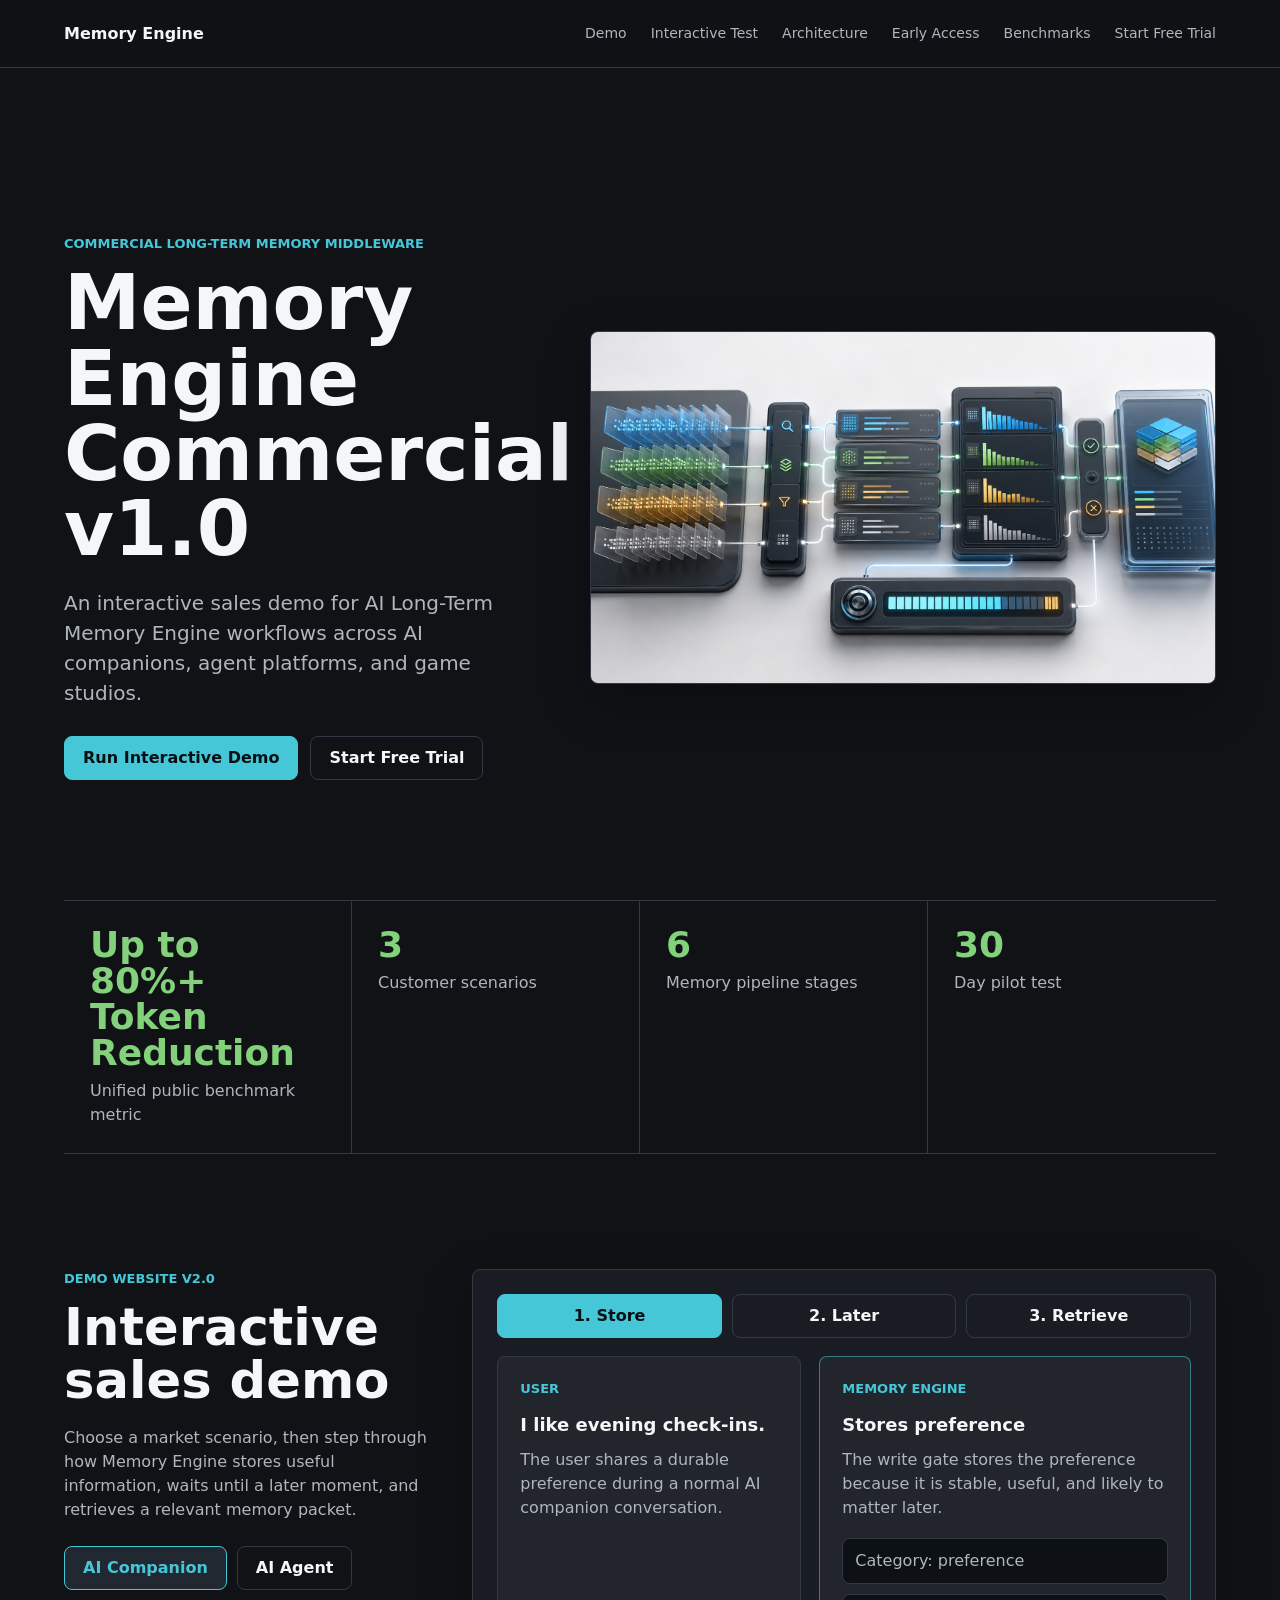
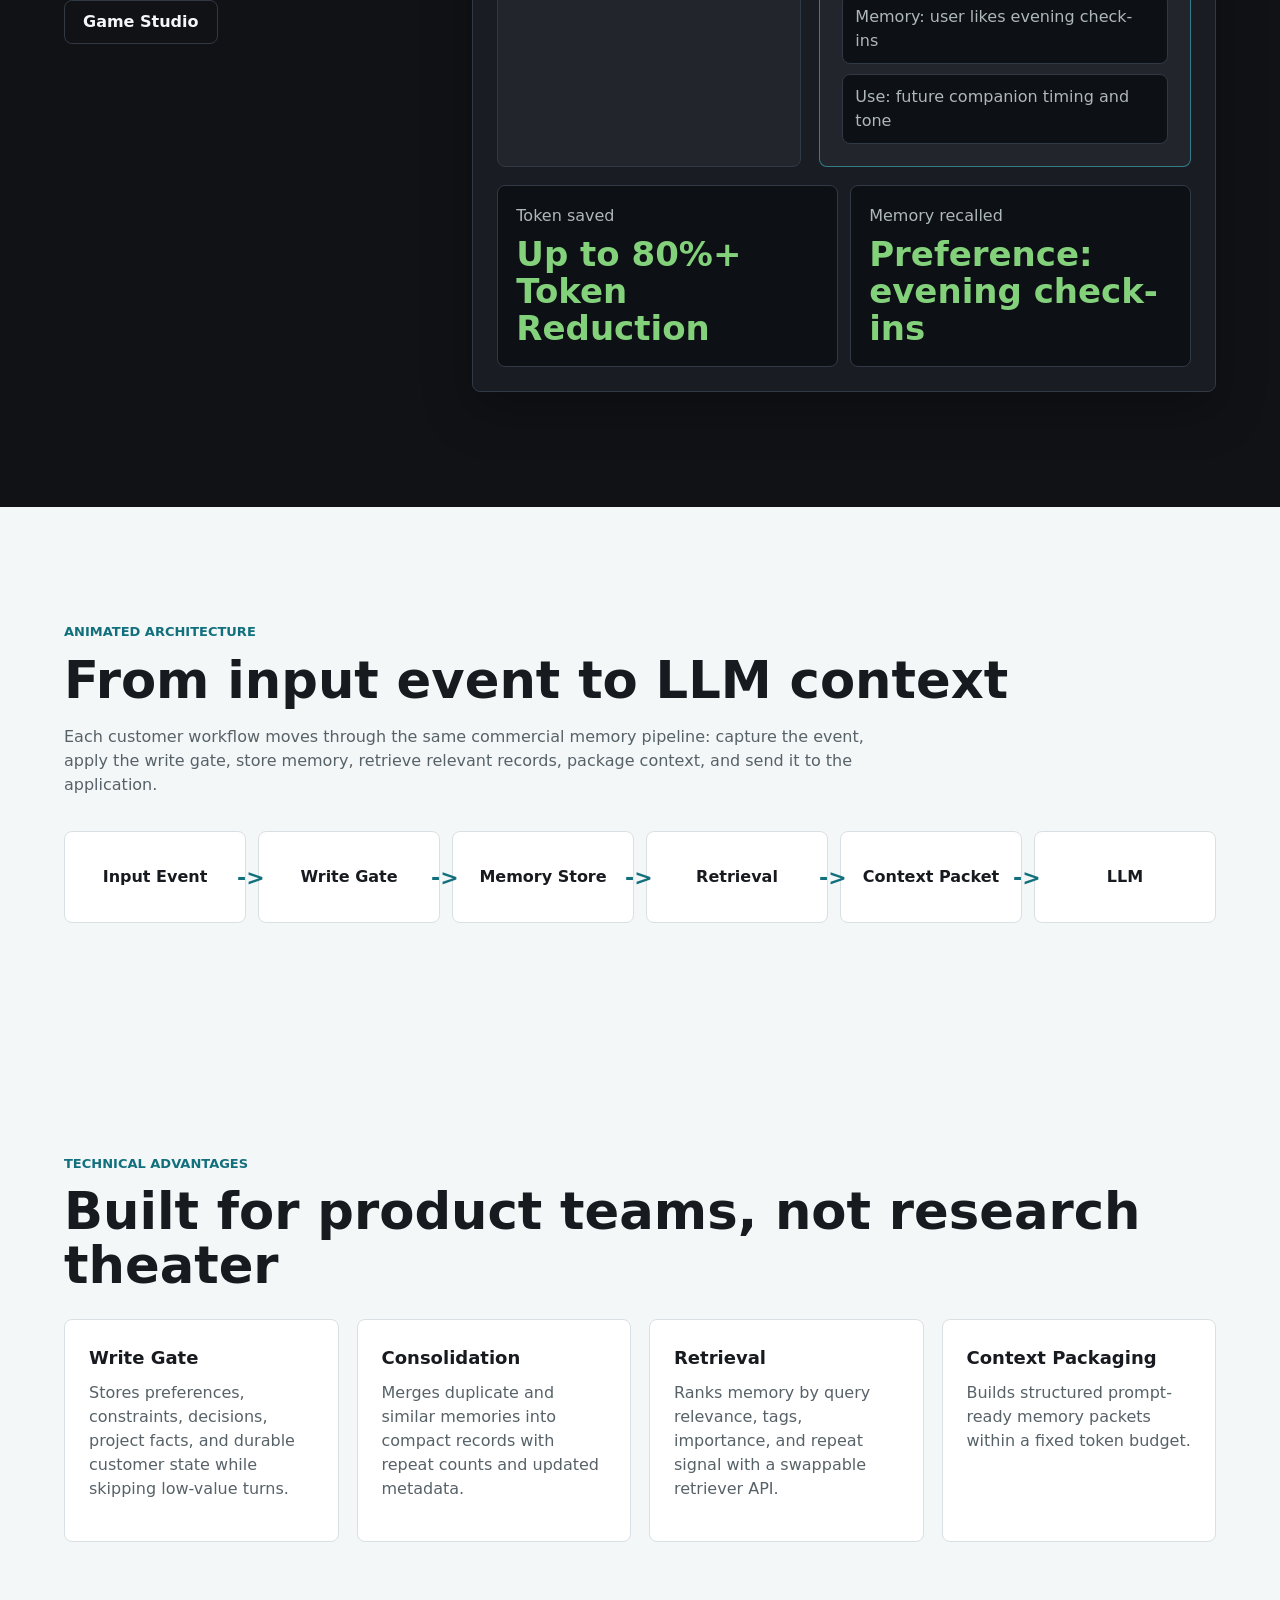
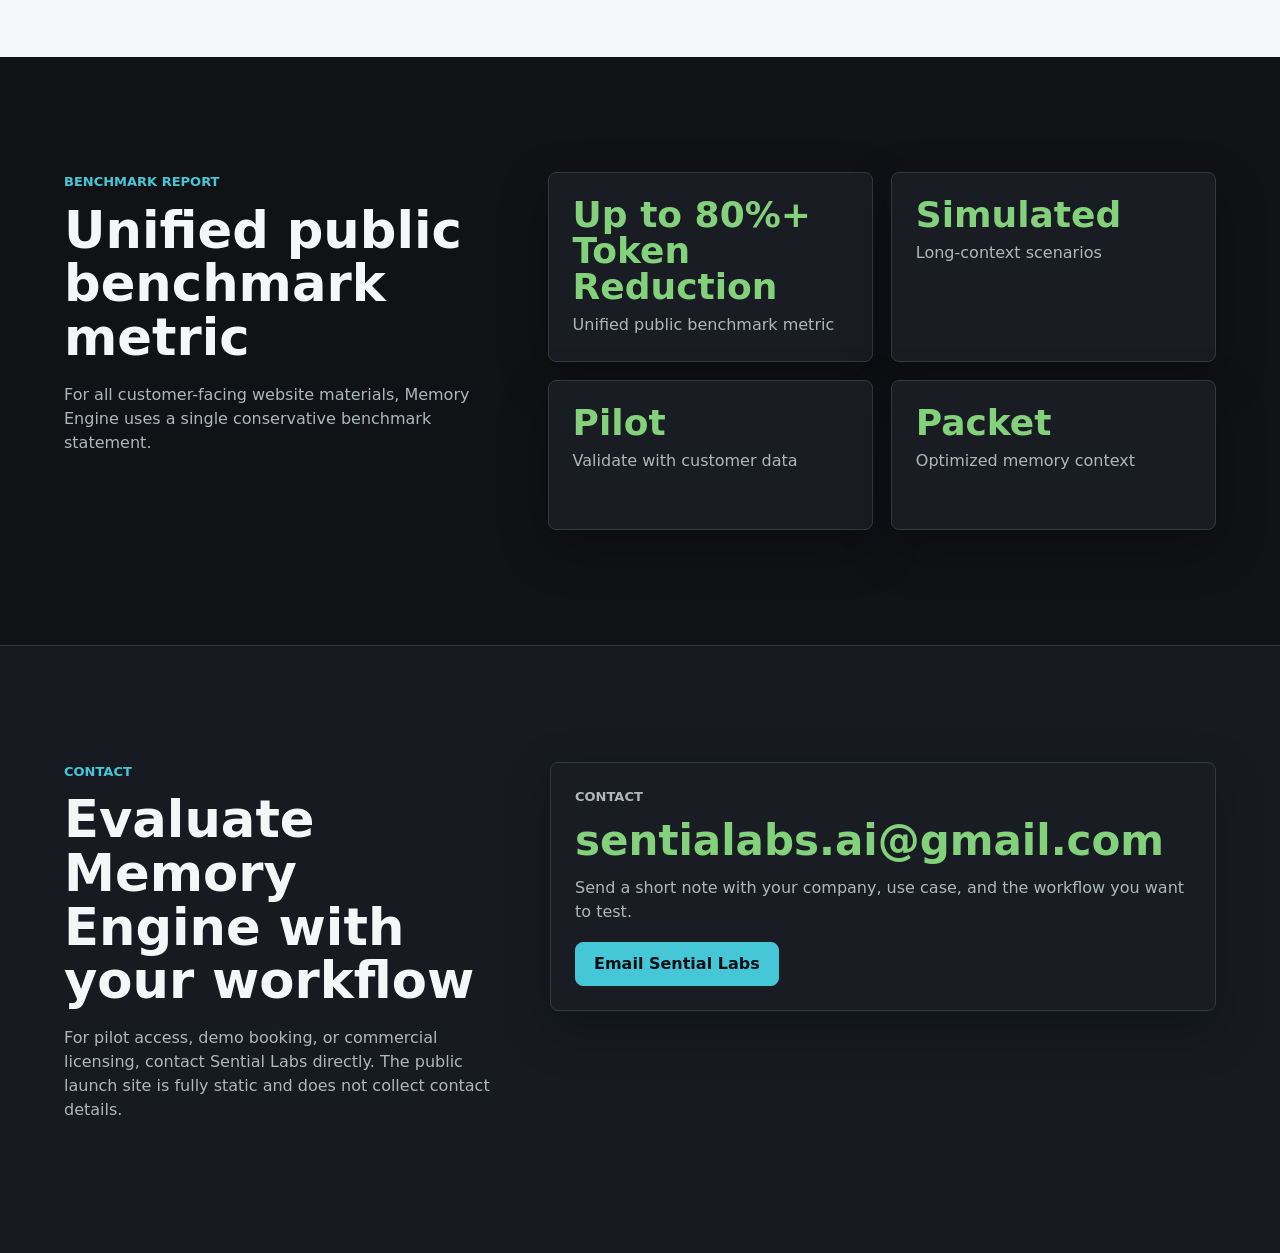
==== index.html @ dd56bc12 "Initial website upload" ====
﻿<!doctype html>
<html lang="en">
  <head><meta charset="utf-8"><meta name="viewport" content="width=device-width, initial-scale=1"><title>Memory Engine Commercial v1.0</title><link rel="stylesheet" href="styles.css"></head>
  <body>
    <header class="topbar"><a class="brand" href="#top">Memory Engine</a><nav aria-label="Primary"><a href="#demo">Demo</a><a href="interactive-demo.html">Interactive Test</a><a href="#architecture">Architecture</a><a href="early-access.html">Early Access</a><a href="#benchmarks">Benchmarks</a><a href="#pilot">Start Free Trial</a></nav></header>
    <main id="top">
      <section class="hero"><div class="hero-copy"><p class="eyebrow">Commercial long-term memory middleware</p><h1>Memory Engine Commercial v1.0</h1><p class="lede">An interactive sales demo for AI Long-Term Memory Engine workflows across AI companions, agent platforms, and game studios.</p><div class="hero-actions"><a class="button primary" href="interactive-demo.html">Run Interactive Demo</a><a class="button secondary" href="#pilot">Start Free Trial</a></div></div><img class="hero-image" src="assets/memory-engine-hero.png" alt="Abstract enterprise data flow for AI memory middleware"></section>
      <section class="metrics" aria-label="Benchmark highlights"><div><span>Up to 80%+ Token Reduction</span><p>Unified public benchmark metric</p></div><div><span>3</span><p>Customer scenarios</p></div><div><span>6</span><p>Memory pipeline stages</p></div><div><span>30</span><p>Day pilot test</p></div></section>
      <section class="section workflow-section" id="demo"><div><p class="eyebrow">Demo Website v2.0</p><h2>Interactive sales demo</h2><p>Choose a market scenario, then step through how Memory Engine stores useful information, waits until a later moment, and retrieves a relevant memory packet.</p><div class="controls" role="tablist" aria-label="Demo scenario"><button class="tab active" data-scenario="companion" type="button">AI Companion</button><button class="tab" data-scenario="agent" type="button">AI Agent</button><button class="tab" data-scenario="game" type="button">Game Studio</button></div></div><div class="workflow-shell" aria-live="polite"><div class="workflow-actions" role="group" aria-label="Workflow steps"><button class="step-button active" data-step="store" type="button">1. Store</button><button class="step-button" data-step="later" type="button">2. Later</button><button class="step-button" data-step="retrieve" type="button">3. Retrieve</button></div><div class="workflow-grid"><article class="workflow-card user-card"><p class="eyebrow" id="workflow-user-label">User</p><h3 id="workflow-input-title">I like evening check-ins.</h3><p id="workflow-input-copy">The user shares a durable preference that should be available in future sessions.</p></article><article class="workflow-card engine-card"><p class="eyebrow">Memory Engine</p><h3 id="workflow-engine-title">Stores preference</h3><p id="workflow-engine-copy">The write gate stores the preference as a durable memory record.</p><ul id="workflow-memory-list"></ul></article></div><div class="workflow-results"><div><span>Token saved</span><strong id="workflow-token-saved">Up to 80%+ Token Reduction</strong></div><div><span>Memory recalled</span><strong id="workflow-memory-recalled">Preference: evening check-ins</strong></div></div></div></section>
      <section class="section architecture-showcase" id="architecture"><div><p class="eyebrow">Animated architecture</p><h2>From input event to LLM context</h2><p>Each customer workflow moves through the same commercial memory pipeline: capture the event, apply the write gate, store memory, retrieve relevant records, package context, and send it to the application.</p></div><div class="architecture-flow" aria-label="Memory Engine architecture flow"><div class="arch-node active">Input Event</div><div class="arch-link"></div><div class="arch-node">Write Gate</div><div class="arch-link"></div><div class="arch-node">Memory Store</div><div class="arch-link"></div><div class="arch-node">Retrieval</div><div class="arch-link"></div><div class="arch-node">Context Packet</div><div class="arch-link"></div><div class="arch-node">LLM</div></div></section>
      <section class="section advantages"><p class="eyebrow">Technical advantages</p><h2>Built for product teams, not research theater</h2><div class="advantage-grid"><article><h3>Write Gate</h3><p>Stores preferences, constraints, decisions, project facts, and durable customer state while skipping low-value turns.</p></article><article><h3>Consolidation</h3><p>Merges duplicate and similar memories into compact records with repeat counts and updated metadata.</p></article><article><h3>Retrieval</h3><p>Ranks memory by query relevance, tags, importance, and repeat signal with a swappable retriever API.</p></article><article><h3>Context Packaging</h3><p>Builds structured prompt-ready memory packets within a fixed token budget.</p></article></div></section>
      <section class="section benchmarks" id="benchmarks"><div><p class="eyebrow">Benchmark report</p><h2>Unified public benchmark metric</h2><p>For all customer-facing website materials, Memory Engine uses a single conservative benchmark statement.</p></div><div class="report-grid"><article><span>Up to 80%+ Token Reduction</span><p>Unified public benchmark metric</p></article><article><span>Simulated</span><p>Long-context scenarios</p></article><article><span>Pilot</span><p>Validate with customer data</p></article><article><span>Packet</span><p>Optimized memory context</p></article></div></section>
      <section class="section contact" id="pilot"><div><p class="eyebrow">Contact</p><h2>Evaluate Memory Engine with your workflow</h2><p>For pilot access, demo booking, or commercial licensing, contact Sential Labs directly. The public launch site is fully static and does not collect contact details.</p></div><div class="contact-card"><span>Contact</span><strong>sentialabs.ai@gmail.com</strong><p>Send a short note with your company, use case, and the workflow you want to test.</p><a class="button primary" href="mailto:sentialabs.ai@gmail.com?subject=Memory%20Engine%20Pilot%20Access">Email Sential Labs</a></div></section>
    </main><script src="app.js"></script>
  </body>
</html>
---- styles.css ----
:root {
  color-scheme: dark;
  --bg: #101216;
  --surface: #191d23;
  --surface-2: #222832;
  --text: #f4f7f8;
  --muted: #aeb7bc;
  --line: #313945;
  --cyan: #46c7d8;
  --green: #83d17b;
  --amber: #d8a84a;
  --danger: #d16e5e;
  --shadow: 0 18px 50px rgba(0, 0, 0, 0.28);
}

* {
  box-sizing: border-box;
}

html {
  scroll-behavior: smooth;
}

body {
  margin: 0;
  background: var(--bg);
  color: var(--text);
  font-family: Inter, ui-sans-serif, system-ui, -apple-system, BlinkMacSystemFont, "Segoe UI", sans-serif;
  line-height: 1.5;
}

a {
  color: inherit;
  text-decoration: none;
}

.topbar {
  align-items: center;
  background: rgba(16, 18, 22, 0.9);
  border-bottom: 1px solid var(--line);
  display: flex;
  height: 68px;
  justify-content: space-between;
  padding: 0 clamp(20px, 5vw, 64px);
  position: sticky;
  top: 0;
  z-index: 10;
  backdrop-filter: blur(18px);
}

.brand {
  font-weight: 760;
}

nav {
  display: flex;
  flex-wrap: wrap;
  gap: 24px;
  justify-content: flex-end;
}

nav a {
  color: var(--muted);
  font-size: 14px;
}

.hero {
  display: grid;
  grid-template-columns: minmax(0, 0.85fr) minmax(360px, 1.15fr);
  gap: clamp(28px, 5vw, 72px);
  min-height: calc(100vh - 68px);
  padding: clamp(48px, 8vw, 104px) clamp(20px, 5vw, 64px) 56px;
  align-items: center;
}

.hero-copy {
  max-width: 650px;
}

.eyebrow {
  color: var(--cyan);
  font-size: 13px;
  font-weight: 760;
  letter-spacing: 0;
  margin: 0 0 12px;
  text-transform: uppercase;
}

h1,
h2,
h3,
p {
  margin-top: 0;
}

h1 {
  font-size: clamp(46px, 6vw, 84px);
  line-height: 0.98;
  margin-bottom: 22px;
}

h2 {
  font-size: clamp(30px, 4vw, 52px);
  line-height: 1.05;
  margin-bottom: 18px;
}

h3 {
  font-size: 18px;
  margin-bottom: 10px;
}

.lede {
  color: var(--muted);
  font-size: 20px;
  max-width: 620px;
}

.hero-actions {
  display: flex;
  flex-wrap: wrap;
  gap: 12px;
  margin-top: 28px;
}

.button,
form button,
.tab,
.step-button {
  align-items: center;
  border-radius: 8px;
  border: 1px solid var(--line);
  cursor: pointer;
  display: inline-flex;
  font: inherit;
  font-weight: 720;
  min-height: 44px;
  padding: 0 18px;
}

.primary,
form button {
  background: var(--cyan);
  border-color: var(--cyan);
  color: #061014;
}

.secondary,
.tab,
.step-button {
  background: transparent;
  color: var(--text);
}

.hero-image {
  border: 1px solid var(--line);
  border-radius: 8px;
  box-shadow: var(--shadow);
  display: block;
  height: auto;
  width: 100%;
}

.metrics {
  border-bottom: 1px solid var(--line);
  border-top: 1px solid var(--line);
  display: grid;
  grid-template-columns: repeat(4, 1fr);
  margin: 0 clamp(20px, 5vw, 64px);
}

.metrics div {
  border-right: 1px solid var(--line);
  padding: 26px;
}

.metrics div:last-child {
  border-right: 0;
}

.metrics span,
.report-grid span {
  color: var(--green);
  display: block;
  font-size: clamp(22px, 3vw, 36px);
  font-weight: 800;
  line-height: 1;
  overflow-wrap: anywhere;
}

.metrics p,
.report-grid p,
.bar-row span {
  color: var(--muted);
  margin: 8px 0 0;
}

.section {
  padding: clamp(64px, 9vw, 116px) clamp(20px, 5vw, 64px);
}

.split {
  display: grid;
  gap: 42px;
  grid-template-columns: minmax(280px, 0.7fr) minmax(0, 1.3fr);
}

.split > div:first-child p:not(.eyebrow),
.workflow-section > div:first-child p:not(.eyebrow),
.benchmarks > div:first-child p:not(.eyebrow),
.contact > div:first-child p:not(.eyebrow) {
  color: var(--muted);
  max-width: 640px;
}

.controls {
  display: flex;
  flex-wrap: wrap;
  gap: 10px;
  margin-top: 24px;
}

.tab.active {
  background: var(--surface-2);
  border-color: var(--cyan);
  color: var(--cyan);
}

.workflow-section {
  display: grid;
  gap: 42px;
  grid-template-columns: minmax(280px, 0.66fr) minmax(0, 1.34fr);
}

.workflow-shell {
  background: var(--surface);
  border: 1px solid var(--line);
  border-radius: 8px;
  box-shadow: var(--shadow);
  display: grid;
  gap: 18px;
  padding: 24px;
}

.workflow-actions {
  display: grid;
  gap: 10px;
  grid-template-columns: repeat(3, 1fr);
}

.step-button {
  justify-content: center;
  min-width: 0;
}

.step-button.active {
  background: var(--cyan);
  border-color: var(--cyan);
  color: #061014;
}

.workflow-grid {
  display: grid;
  gap: 18px;
  grid-template-columns: minmax(0, 0.9fr) minmax(0, 1.1fr);
}

.workflow-card {
  background: rgba(255, 255, 255, 0.04);
  border: 1px solid var(--line);
  border-radius: 8px;
  min-height: 260px;
  padding: 22px;
}

.workflow-card p:not(.eyebrow) {
  color: var(--muted);
}

.engine-card {
  border-color: rgba(70, 199, 216, 0.55);
}

.workflow-card ul {
  display: grid;
  gap: 10px;
  list-style: none;
  margin: 18px 0 0;
  padding: 0;
}

.workflow-card li {
  background: #0d1014;
  border: 1px solid var(--line);
  border-radius: 8px;
  color: var(--muted);
  padding: 10px 12px;
}

.workflow-results {
  display: grid;
  gap: 12px;
  grid-template-columns: repeat(2, minmax(0, 1fr));
}

.workflow-results div {
  background: #0d1014;
  border: 1px solid var(--line);
  border-radius: 8px;
  min-height: 96px;
  padding: 18px;
}

.workflow-results span {
  color: var(--muted);
  display: block;
  margin-bottom: 8px;
}

.workflow-results strong {
  color: var(--green);
  display: block;
  font-size: clamp(21px, 3vw, 34px);
  line-height: 1.1;
}

.architecture-showcase {
  background: #f4f7f8;
  color: #171a1f;
}

.architecture-showcase .eyebrow {
  color: #12707d;
}

.architecture-showcase p:not(.eyebrow) {
  color: #576268;
  max-width: 820px;
}

.architecture-flow {
  align-items: center;
  display: grid;
  gap: 12px;
  grid-template-columns: repeat(6, minmax(120px, 1fr));
  margin-top: 34px;
  overflow: hidden;
}

.arch-node {
  align-items: center;
  background: #ffffff;
  border: 1px solid #d9e0e3;
  border-radius: 8px;
  color: #171a1f;
  display: flex;
  font-weight: 760;
  justify-content: center;
  min-height: 92px;
  padding: 16px;
  position: relative;
}

.arch-node::after {
  animation: nodePulse 3.6s ease-in-out infinite;
  border: 2px solid rgba(18, 112, 125, 0.45);
  border-radius: 8px;
  content: "";
  inset: -1px;
  opacity: 0;
  position: absolute;
}

.arch-node:nth-of-type(3)::after {
  animation-delay: 0.6s;
}

.arch-node:nth-of-type(5)::after {
  animation-delay: 1.2s;
}

.arch-node:nth-of-type(7)::after {
  animation-delay: 1.8s;
}

.arch-node:nth-of-type(9)::after {
  animation-delay: 2.4s;
}

.arch-node:nth-of-type(11)::after {
  animation-delay: 3s;
}

.arch-link {
  display: none;
}

.architecture-flow {
  counter-reset: arch;
}

.arch-node + .arch-link + .arch-node::before {
  color: #12707d;
  content: "->";
  font-size: 22px;
  font-weight: 800;
  left: -22px;
  position: absolute;
}

@keyframes nodePulse {
  0%,
  68%,
  100% {
    opacity: 0;
    transform: scale(1);
  }
  18% {
    opacity: 1;
    transform: scale(1.04);
  }
}

.comparison {
  display: grid;
  gap: 18px;
  grid-template-columns: repeat(2, minmax(0, 1fr));
}

.panel,
.advantage-grid article,
.report-grid article {
  background: var(--surface);
  border: 1px solid var(--line);
  border-radius: 8px;
  box-shadow: var(--shadow);
}

.panel {
  min-height: 440px;
  padding: 24px;
}

.panel p {
  color: var(--muted);
}

.panel ul {
  display: grid;
  gap: 12px;
  list-style: none;
  margin: 22px 0 0;
  padding: 0;
}

.panel li {
  background: rgba(255, 255, 255, 0.04);
  border: 1px solid var(--line);
  border-radius: 8px;
  color: var(--muted);
  padding: 12px;
}

.bar-row {
  align-items: center;
  display: flex;
  justify-content: space-between;
  gap: 12px;
  margin-top: 24px;
}

.meter {
  background: #0b0d10;
  border-radius: 999px;
  height: 12px;
  margin-top: 10px;
  overflow: hidden;
}

.meter span {
  display: block;
  height: 100%;
  transition: width 220ms ease;
}

.standard .meter span {
  background: var(--danger);
}

.engine .meter span {
  background: var(--green);
}

.advantages {
  background: #f4f7f8;
  color: #171a1f;
}

.advantages .eyebrow {
  color: #12707d;
}

.advantage-grid {
  display: grid;
  gap: 18px;
  grid-template-columns: repeat(4, minmax(0, 1fr));
  margin-top: 26px;
}

.advantage-grid article {
  background: #ffffff;
  border-color: #d9e0e3;
  box-shadow: none;
  padding: 24px;
}

.advantage-grid p {
  color: #576268;
}

.benchmarks {
  display: grid;
  gap: 38px;
  grid-template-columns: minmax(280px, 0.8fr) minmax(0, 1.2fr);
}

.report-grid {
  display: grid;
  gap: 18px;
  grid-template-columns: repeat(2, minmax(0, 1fr));
}

.report-grid article {
  min-height: 150px;
  padding: 24px;
}

.report-grid span {
  overflow-wrap: anywhere;
}

.contact {
  align-items: start;
  background: #171b21;
  border-top: 1px solid var(--line);
  display: grid;
  gap: 42px;
  grid-template-columns: minmax(280px, 0.8fr) minmax(0, 1.2fr);
}

.live-hero {
  align-items: end;
  display: grid;
  gap: 28px;
  grid-template-columns: minmax(0, 1fr) auto;
  padding: clamp(56px, 8vw, 96px) clamp(20px, 5vw, 64px) 32px;
}

.live-controls {
  display: flex;
  flex-wrap: wrap;
  gap: 10px;
  justify-content: flex-end;
}

.live-board {
  display: grid;
  gap: 18px;
  grid-template-columns: repeat(2, minmax(0, 1fr));
  padding: 0 clamp(20px, 5vw, 64px) clamp(56px, 8vw, 96px);
}

.live-column {
  background: var(--surface);
  border: 1px solid var(--line);
  border-radius: 8px;
  box-shadow: var(--shadow);
  display: grid;
  gap: 18px;
  min-height: 620px;
  padding: 28px;
}

.column-header {
  border-bottom: 1px solid var(--line);
  padding-bottom: 18px;
}

.live-stat {
  align-items: center;
  background: rgba(255, 255, 255, 0.04);
  border: 1px solid var(--line);
  border-radius: 8px;
  display: flex;
  justify-content: space-between;
  gap: 16px;
  min-height: 72px;
  padding: 16px;
}

.live-stat span {
  color: var(--muted);
}

.live-stat strong {
  color: var(--text);
  font-size: clamp(20px, 3vw, 34px);
  line-height: 1;
  text-align: right;
}

.live-meter {
  background: #0b0d10;
  border-radius: 999px;
  height: 16px;
  overflow: hidden;
}

.live-meter span {
  display: block;
  height: 100%;
  transition: width 220ms ease;
}

.live-column.standard .live-meter span {
  background: var(--danger);
}

.live-column.engine .live-meter span {
  background: var(--green);
}

.live-column ul {
  display: grid;
  gap: 12px;
  list-style: none;
  margin: 0;
  padding: 0;
}

.live-column li {
  border-left: 3px solid var(--line);
  color: var(--muted);
  padding: 4px 0 4px 12px;
}

.public-note {
  background: #f4f7f8;
  color: #171a1f;
}

.public-note .eyebrow {
  color: #12707d;
}

.public-note p:not(.eyebrow) {
  color: #576268;
  max-width: 860px;
}

.early-hero {
  align-items: center;
  display: grid;
  gap: clamp(28px, 5vw, 72px);
  grid-template-columns: minmax(0, 1fr) minmax(280px, 420px);
  min-height: calc(100vh - 68px);
  padding: clamp(56px, 8vw, 104px) clamp(20px, 5vw, 64px);
}

.pilot-card {
  background: var(--surface);
  border: 1px solid var(--line);
  border-radius: 8px;
  box-shadow: var(--shadow);
  padding: 28px;
}

.pilot-card span {
  color: var(--green);
  display: block;
  font-size: clamp(34px, 5vw, 58px);
  font-weight: 800;
  line-height: 1;
  margin-bottom: 14px;
}

.pilot-card strong {
  display: block;
  font-size: 22px;
  margin-bottom: 14px;
}

.pilot-card p {
  color: var(--muted);
  margin-bottom: 0;
}

.pilot-program {
  background: #f4f7f8;
  color: #171a1f;
}

.pilot-program .eyebrow {
  color: #12707d;
}

.pricing-section {
  background: #f4f7f8;
  color: #171a1f;
}

.pricing-section .eyebrow,
.founding-section .eyebrow {
  color: #12707d;
}

.pricing-grid {
  display: grid;
  gap: 18px;
  grid-template-columns: repeat(4, minmax(0, 1fr));
  margin-top: 26px;
}

.pricing-grid article,
.founding-list article {
  background: #ffffff;
  border: 1px solid #d9e0e3;
  border-radius: 8px;
  padding: 24px;
}

.pricing-grid strong {
  color: #2f8f5b;
  display: block;
  font-size: clamp(25px, 3vw, 40px);
  line-height: 1;
  margin-bottom: 14px;
  overflow-wrap: anywhere;
}

.pricing-grid p,
.founding-section p:not(.eyebrow) {
  color: #576268;
}

.founding-section {
  background: #ffffff;
  color: #171a1f;
  display: grid;
  gap: 36px;
  grid-template-columns: minmax(280px, 0.8fr) minmax(0, 1.2fr);
}

.founding-list {
  display: grid;
  gap: 14px;
  grid-template-columns: repeat(2, minmax(0, 1fr));
}

.founding-list article {
  color: #171a1f;
  font-weight: 760;
}

form {
  background: var(--surface);
  border: 1px solid var(--line);
  border-radius: 8px;
  display: grid;
  gap: 16px;
  padding: 24px;
}

.contact-card {
  background: var(--surface);
  border: 1px solid var(--line);
  border-radius: 8px;
  box-shadow: var(--shadow);
  display: grid;
  gap: 14px;
  padding: 24px;
}

.contact-card span {
  color: var(--muted);
  font-size: 13px;
  font-weight: 760;
  text-transform: uppercase;
}

.contact-card strong {
  color: var(--green);
  display: block;
  font-size: clamp(24px, 4vw, 42px);
  line-height: 1;
  overflow-wrap: anywhere;
}

.contact-card p {
  color: var(--muted);
  margin-bottom: 4px;
}

.contact-card .button {
  justify-content: center;
  width: fit-content;
}

.form-link {
  justify-content: center;
}

label {
  color: var(--muted);
  display: grid;
  gap: 8px;
  font-size: 14px;
}

.form-note {
  color: var(--muted);
  font-size: 14px;
  margin-bottom: 0;
}

input,
select,
textarea {
  background: #0d1014;
  border: 1px solid var(--line);
  border-radius: 8px;
  color: var(--text);
  font: inherit;
  min-height: 44px;
  padding: 10px 12px;
  width: 100%;
}

textarea {
  min-height: 112px;
  resize: vertical;
}

@media (max-width: 980px) {
  .hero,
  .split,
  .workflow-section,
  .benchmarks,
  .contact,
  .live-hero,
  .live-board,
  .early-hero {
    grid-template-columns: 1fr;
  }

  .hero {
    min-height: auto;
  }

  .metrics,
  .advantage-grid,
  .pricing-grid,
  .founding-section {
    grid-template-columns: repeat(2, 1fr);
  }

  .live-controls {
    justify-content: flex-start;
  }

  .architecture-flow,
  .workflow-grid,
  .workflow-results {
    grid-template-columns: 1fr;
  }

  .arch-node + .arch-link + .arch-node::before {
    content: "";
  }
}

@media (max-width: 640px) {
  .topbar {
    align-items: flex-start;
    flex-direction: column;
    height: auto;
    gap: 10px;
    padding-bottom: 14px;
    padding-top: 14px;
  }

  nav {
    gap: 14px;
  }

  .comparison,
  .metrics,
  .advantage-grid,
  .pricing-grid,
  .founding-section,
  .founding-list,
  .report-grid,
  .live-board,
  .workflow-actions {
    grid-template-columns: 1fr;
  }

  .live-stat {
    align-items: flex-start;
    flex-direction: column;
  }

  .live-stat strong {
    text-align: left;
  }

  .metrics div {
    border-bottom: 1px solid var(--line);
    border-right: 0;
  }

  .metrics div:last-child {
    border-bottom: 0;
  }
}
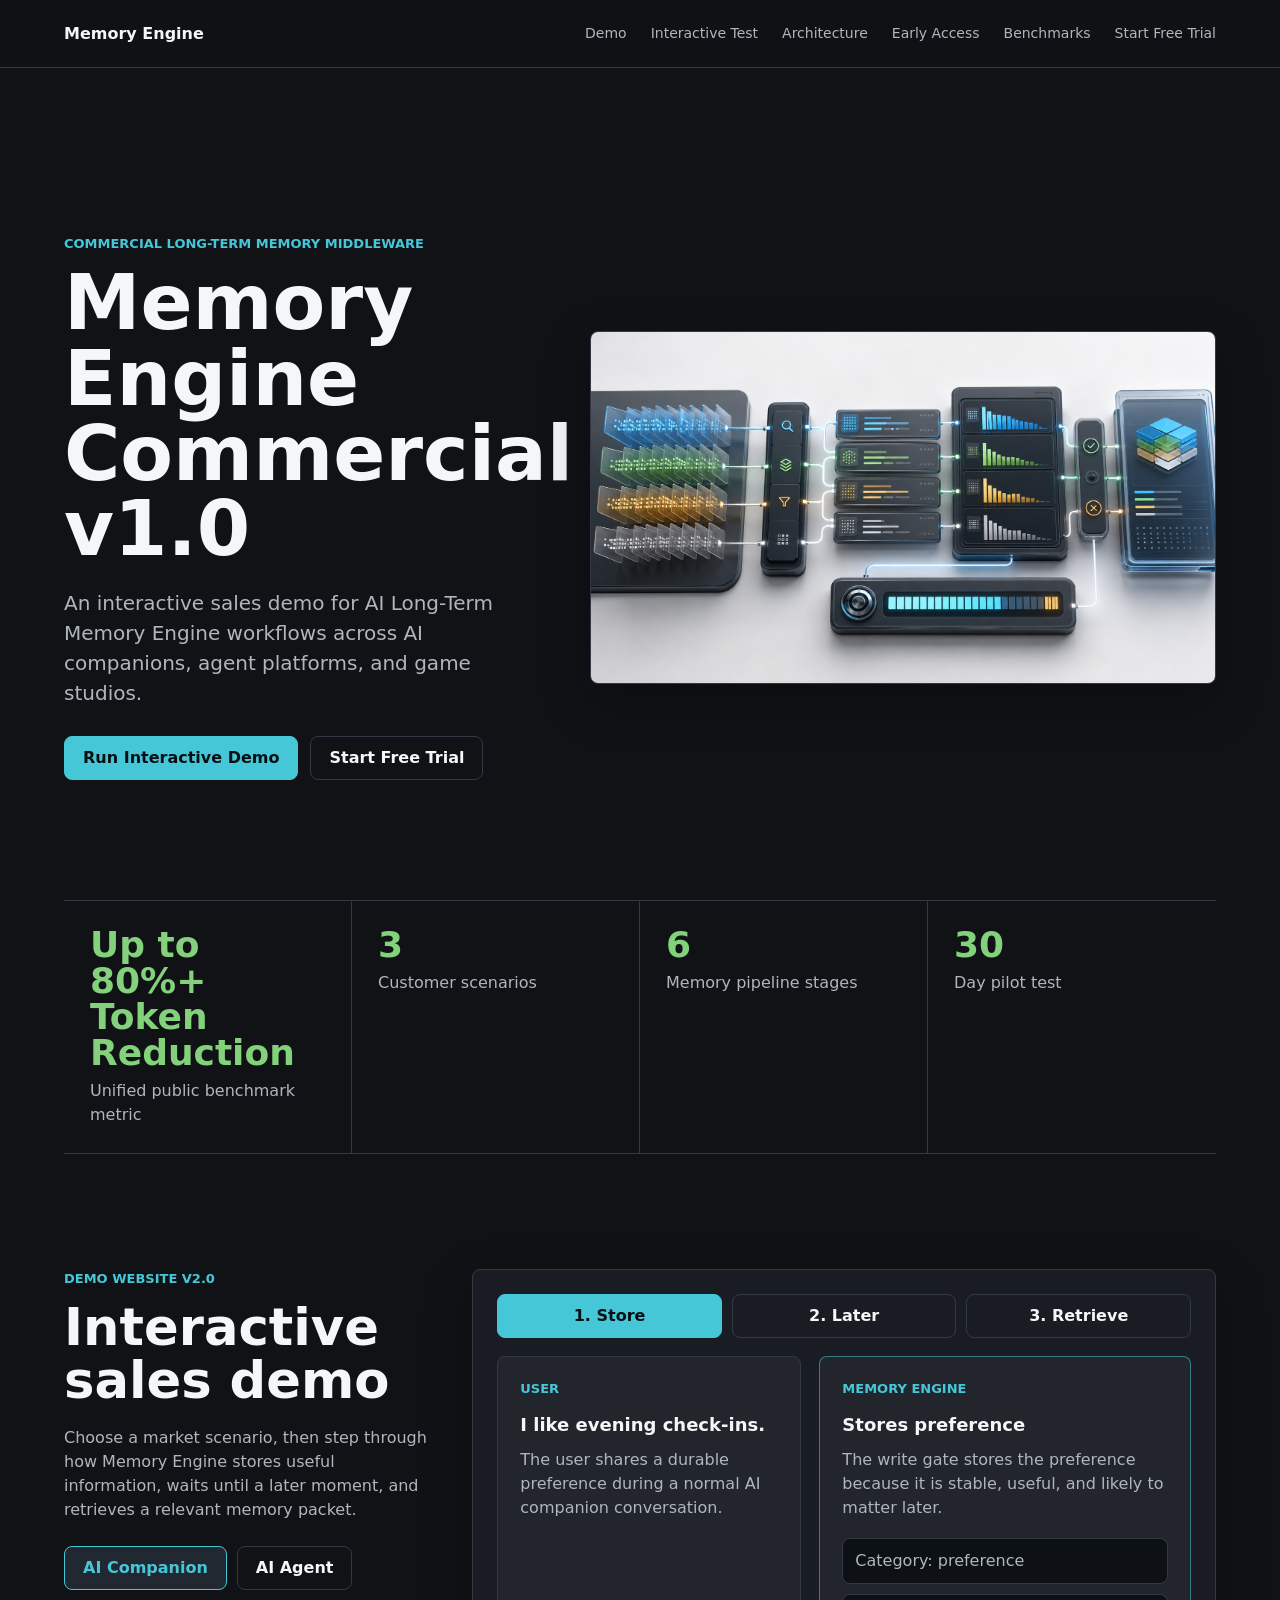
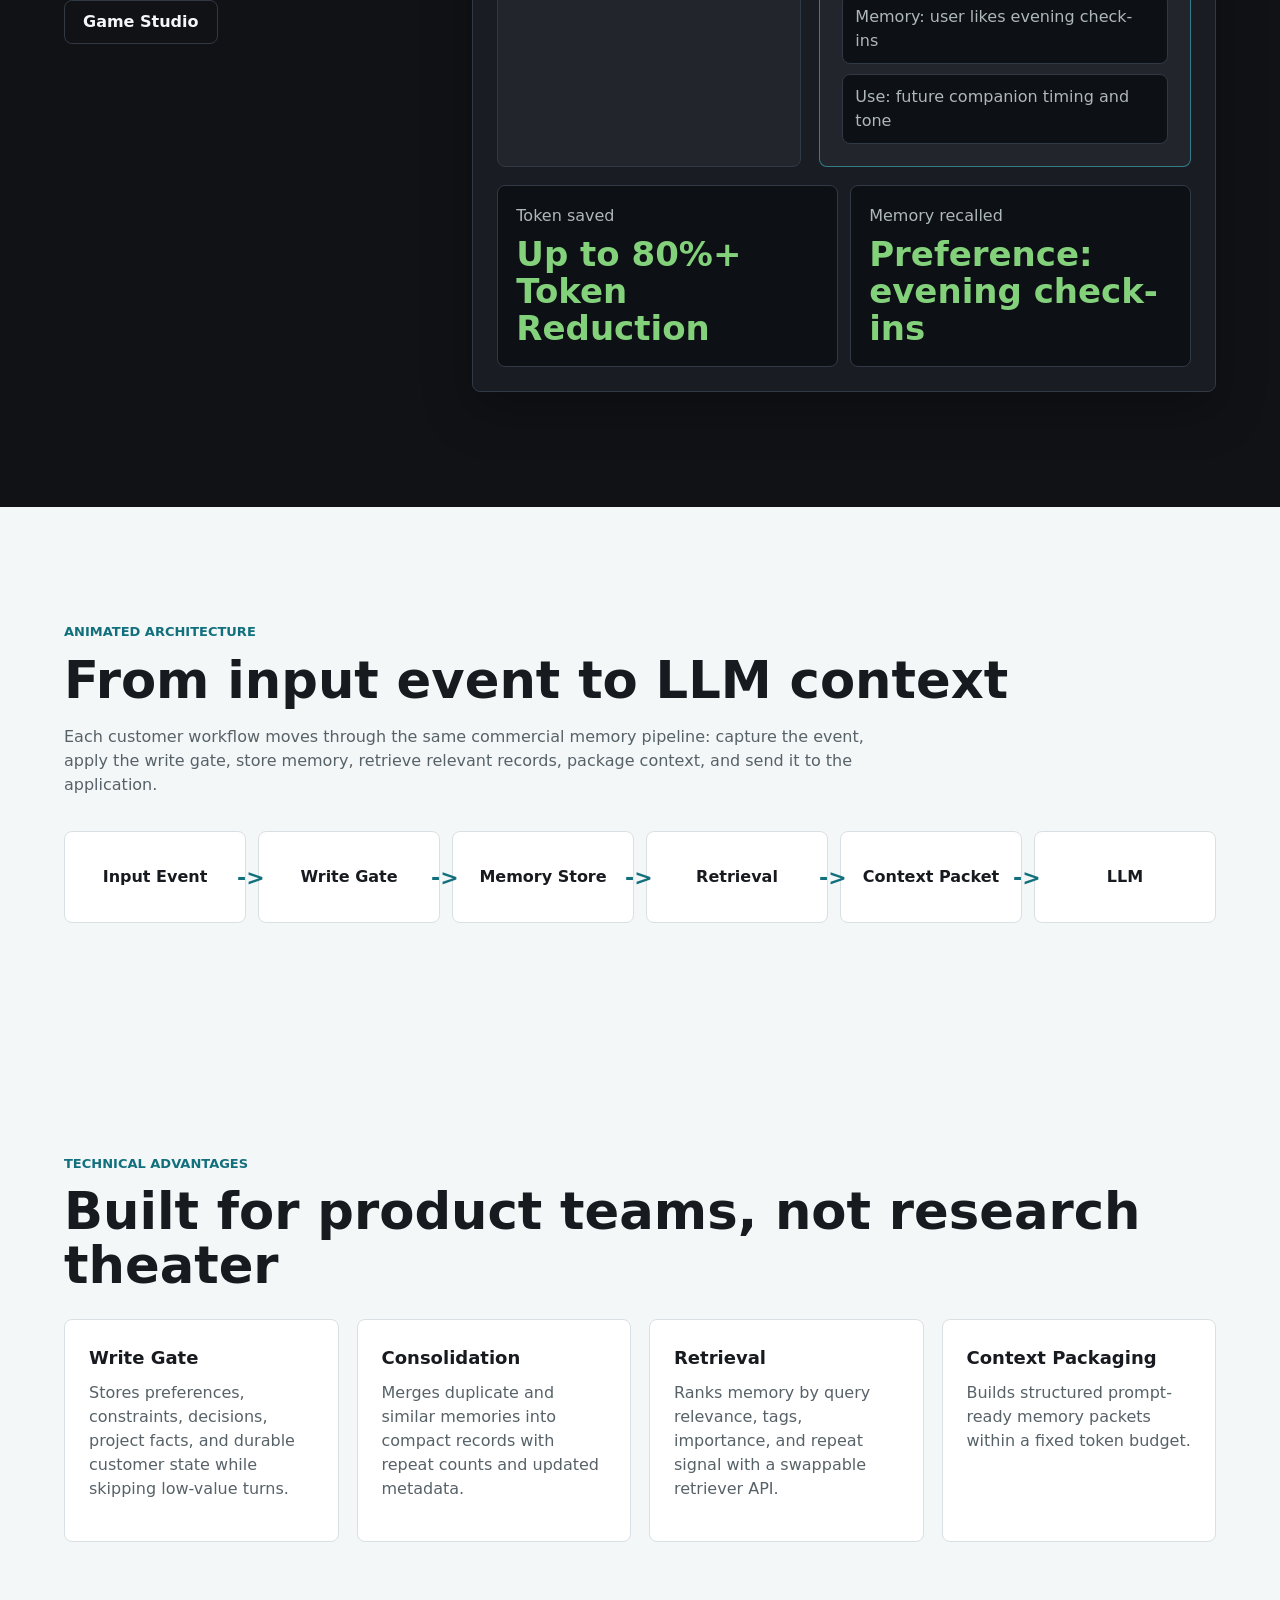
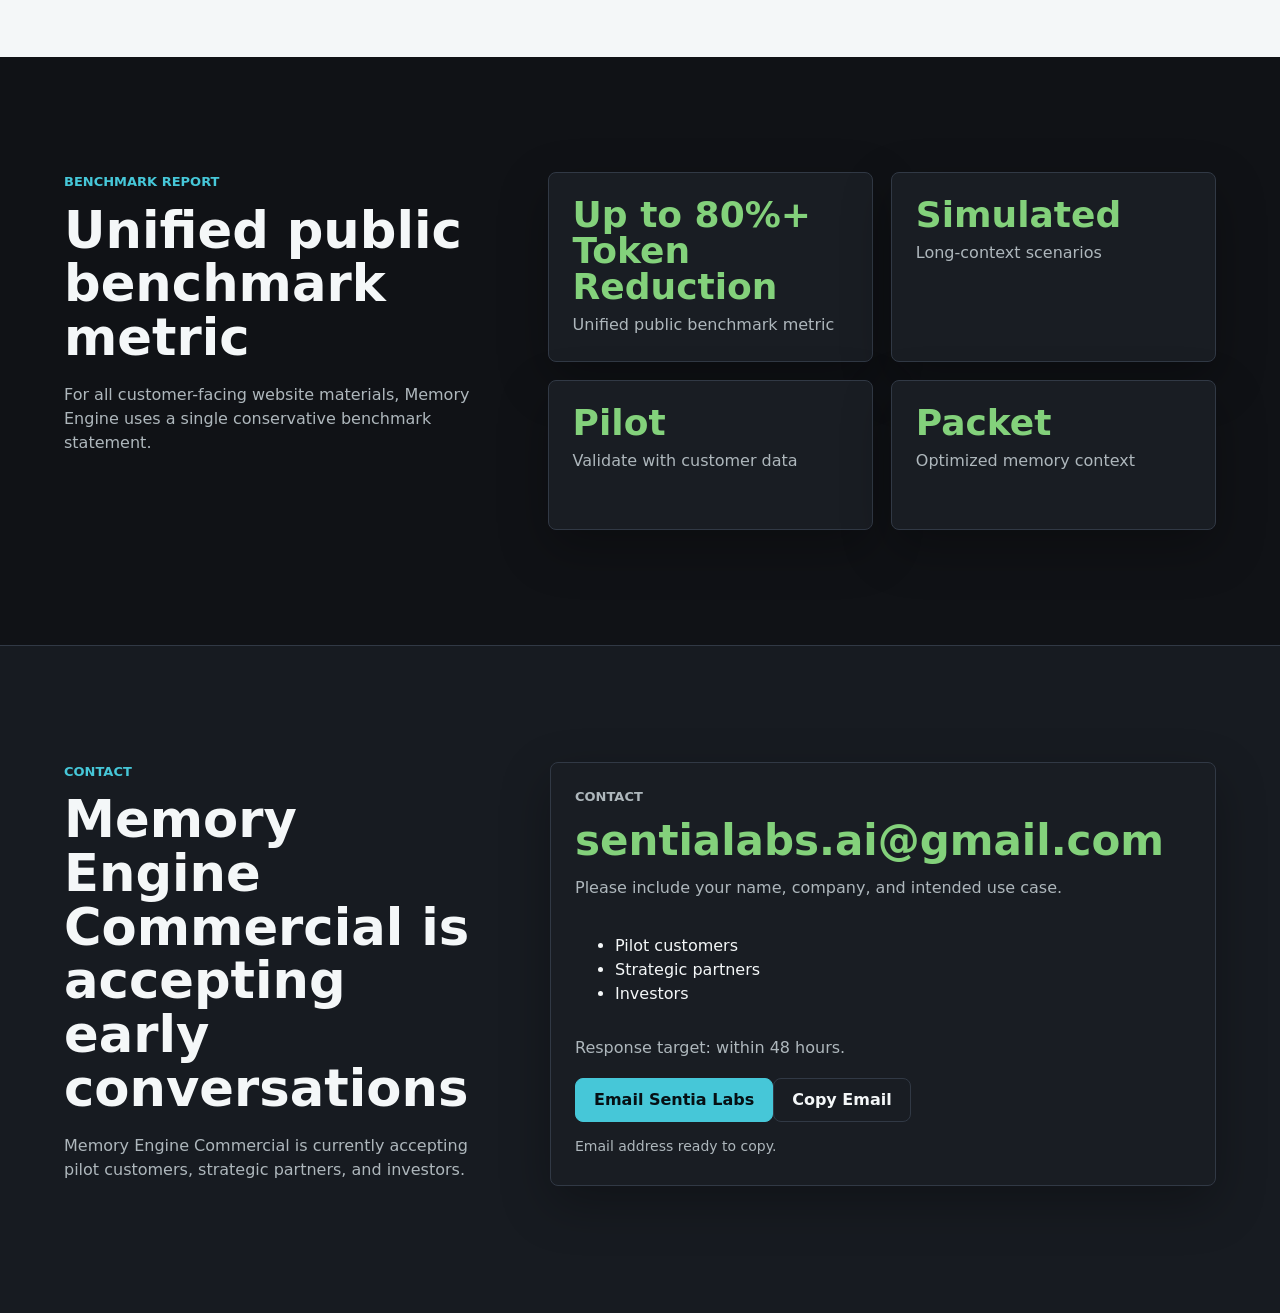
==== commit 86f5a9a0: "Add files via upload" ====
--- a/index.html
+++ b/index.html
@@ -10,8 +10,8 @@
       <section class="section architecture-showcase" id="architecture"><div><p class="eyebrow">Animated architecture</p><h2>From input event to LLM context</h2><p>Each customer workflow moves through the same commercial memory pipeline: capture the event, apply the write gate, store memory, retrieve relevant records, package context, and send it to the application.</p></div><div class="architecture-flow" aria-label="Memory Engine architecture flow"><div class="arch-node active">Input Event</div><div class="arch-link"></div><div class="arch-node">Write Gate</div><div class="arch-link"></div><div class="arch-node">Memory Store</div><div class="arch-link"></div><div class="arch-node">Retrieval</div><div class="arch-link"></div><div class="arch-node">Context Packet</div><div class="arch-link"></div><div class="arch-node">LLM</div></div></section>
       <section class="section advantages"><p class="eyebrow">Technical advantages</p><h2>Built for product teams, not research theater</h2><div class="advantage-grid"><article><h3>Write Gate</h3><p>Stores preferences, constraints, decisions, project facts, and durable customer state while skipping low-value turns.</p></article><article><h3>Consolidation</h3><p>Merges duplicate and similar memories into compact records with repeat counts and updated metadata.</p></article><article><h3>Retrieval</h3><p>Ranks memory by query relevance, tags, importance, and repeat signal with a swappable retriever API.</p></article><article><h3>Context Packaging</h3><p>Builds structured prompt-ready memory packets within a fixed token budget.</p></article></div></section>
       <section class="section benchmarks" id="benchmarks"><div><p class="eyebrow">Benchmark report</p><h2>Unified public benchmark metric</h2><p>For all customer-facing website materials, Memory Engine uses a single conservative benchmark statement.</p></div><div class="report-grid"><article><span>Up to 80%+ Token Reduction</span><p>Unified public benchmark metric</p></article><article><span>Simulated</span><p>Long-context scenarios</p></article><article><span>Pilot</span><p>Validate with customer data</p></article><article><span>Packet</span><p>Optimized memory context</p></article></div></section>
-      <section class="section contact" id="pilot"><div><p class="eyebrow">Contact</p><h2>Evaluate Memory Engine with your workflow</h2><p>For pilot access, demo booking, or commercial licensing, contact Sential Labs directly. The public launch site is fully static and does not collect contact details.</p></div><div class="contact-card"><span>Contact</span><strong>sentialabs.ai@gmail.com</strong><p>Send a short note with your company, use case, and the workflow you want to test.</p><a class="button primary" href="mailto:sentialabs.ai@gmail.com?subject=Memory%20Engine%20Pilot%20Access">Email Sential Labs</a></div></section>
-    </main><script src="app.js"></script>
+      <section class="section contact" id="pilot"><div><p class="eyebrow">Contact</p><h2>Memory Engine Commercial is accepting early conversations</h2><p>Memory Engine Commercial is currently accepting pilot customers, strategic partners, and investors.</p></div><div class="contact-card"><span>Contact</span><strong>sentialabs.ai@gmail.com</strong><p>Please include your name, company, and intended use case.</p><ul class="contact-list"><li>Pilot customers</li><li>Strategic partners</li><li>Investors</li></ul><p>Response target: within 48 hours.</p><div class="contact-actions"><a class="button primary" href="mailto:sentialabs.ai@gmail.com?subject=Memory%20Engine%20Commercial%20Inquiry">Email Sentia Labs</a><button class="button secondary copy-email-button" type="button" data-copy-email="sentialabs.ai@gmail.com">Copy Email</button></div><p class="form-note" data-copy-status>Email address ready to copy.</p></div></section>
+    </main><script src="app.js"></script><script src="contact.js"></script>
   </body>
 </html>
 
